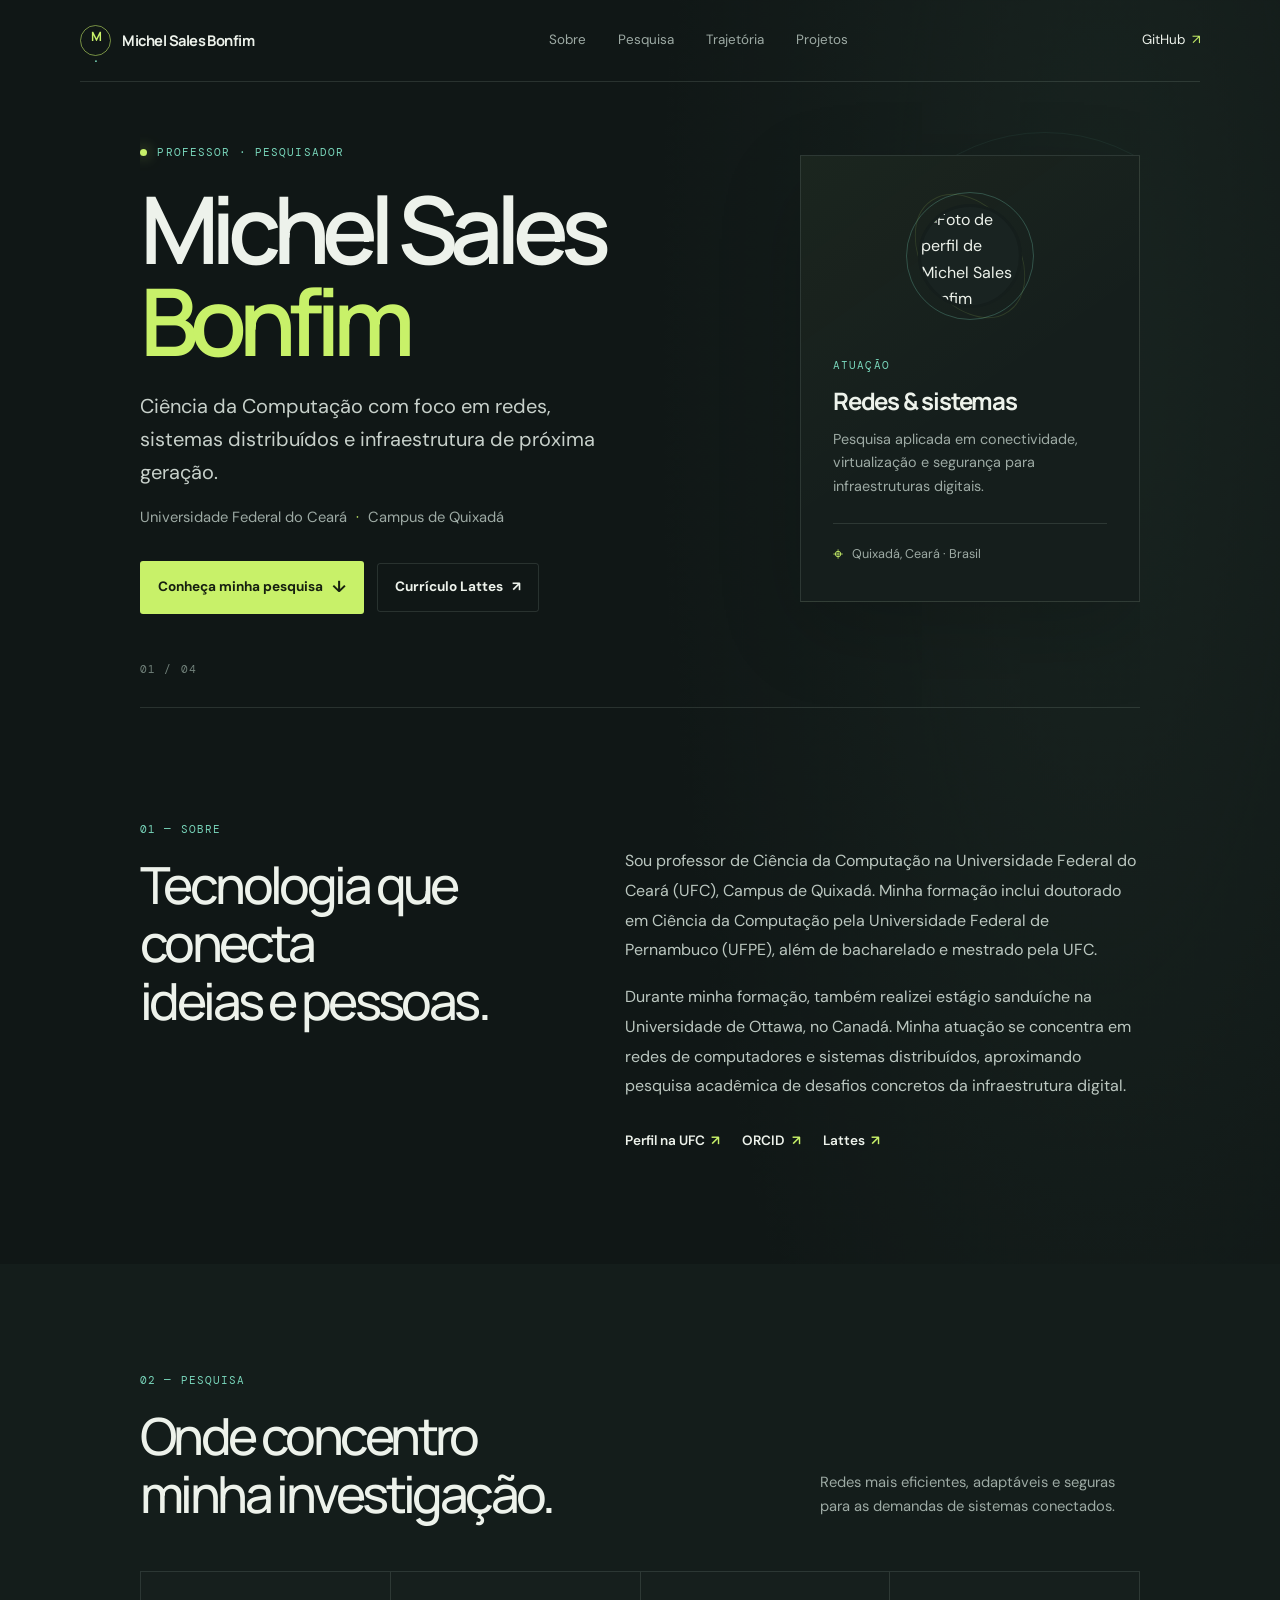
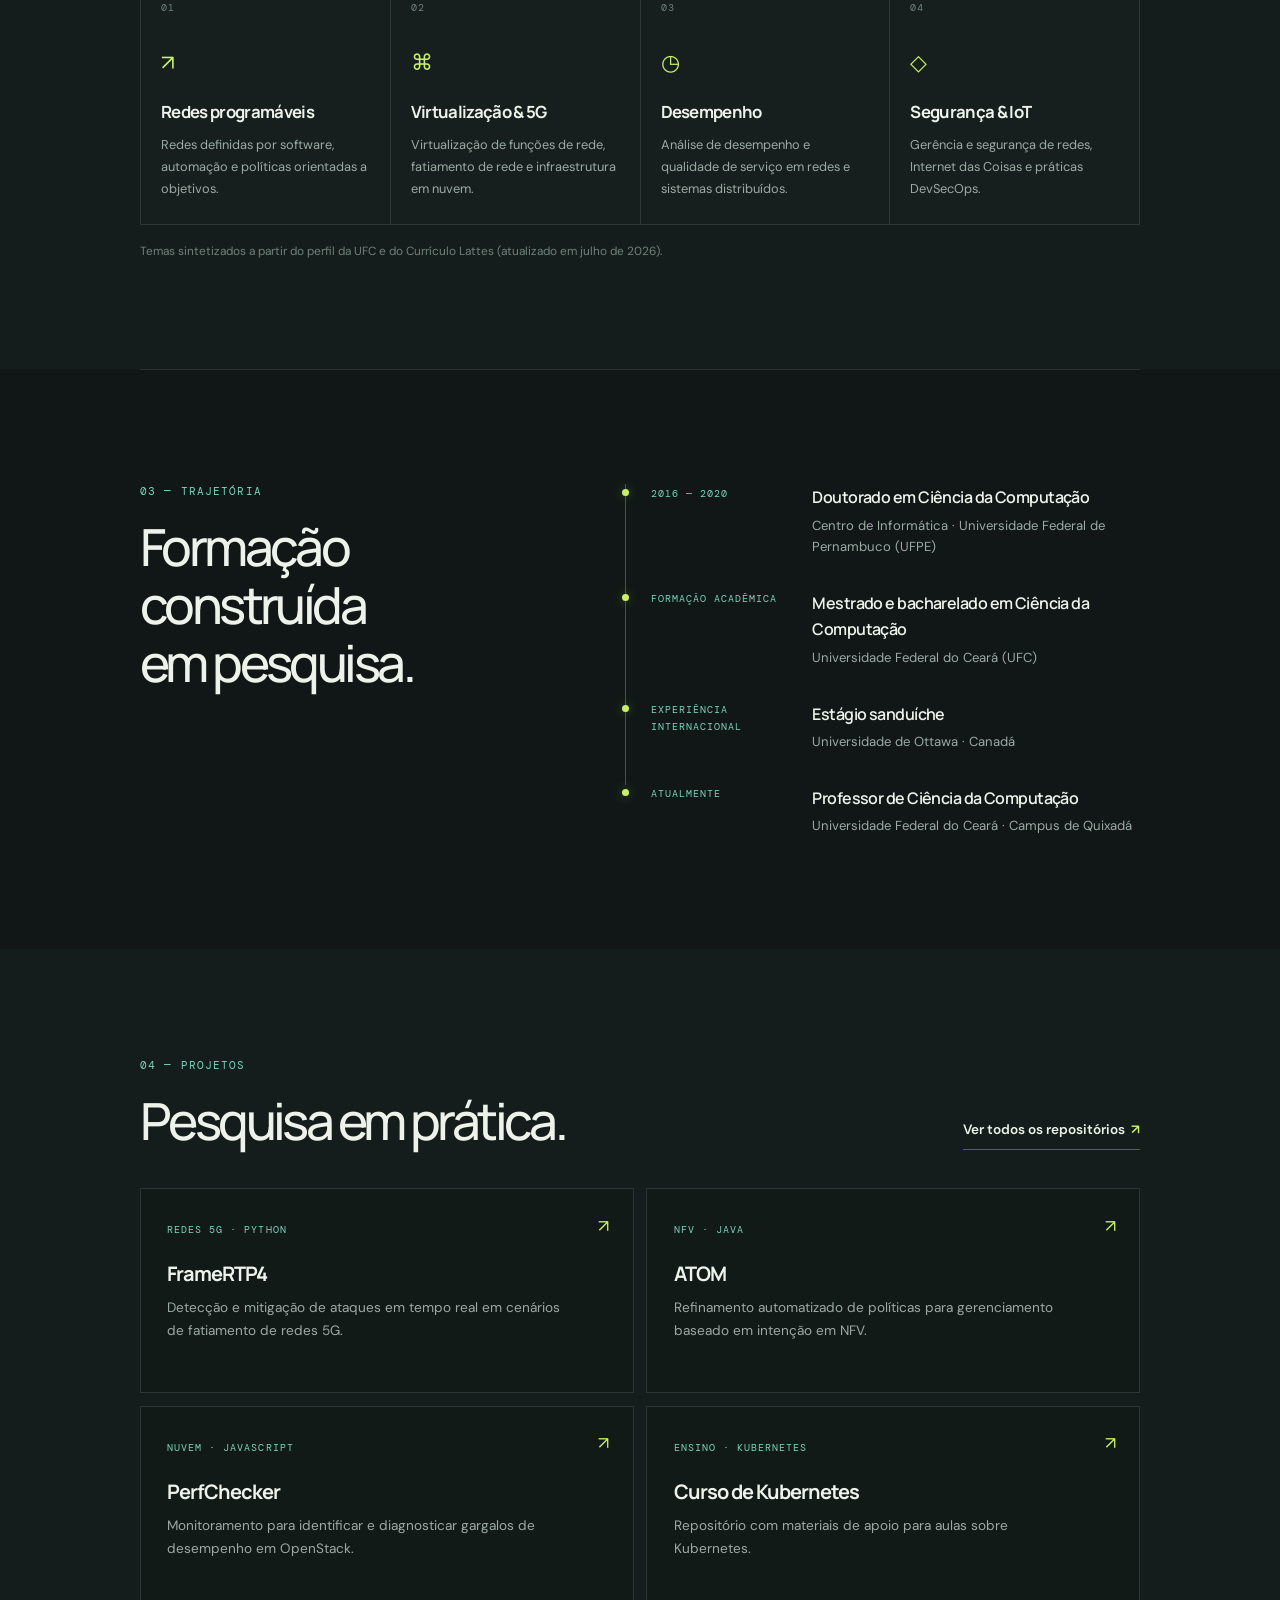
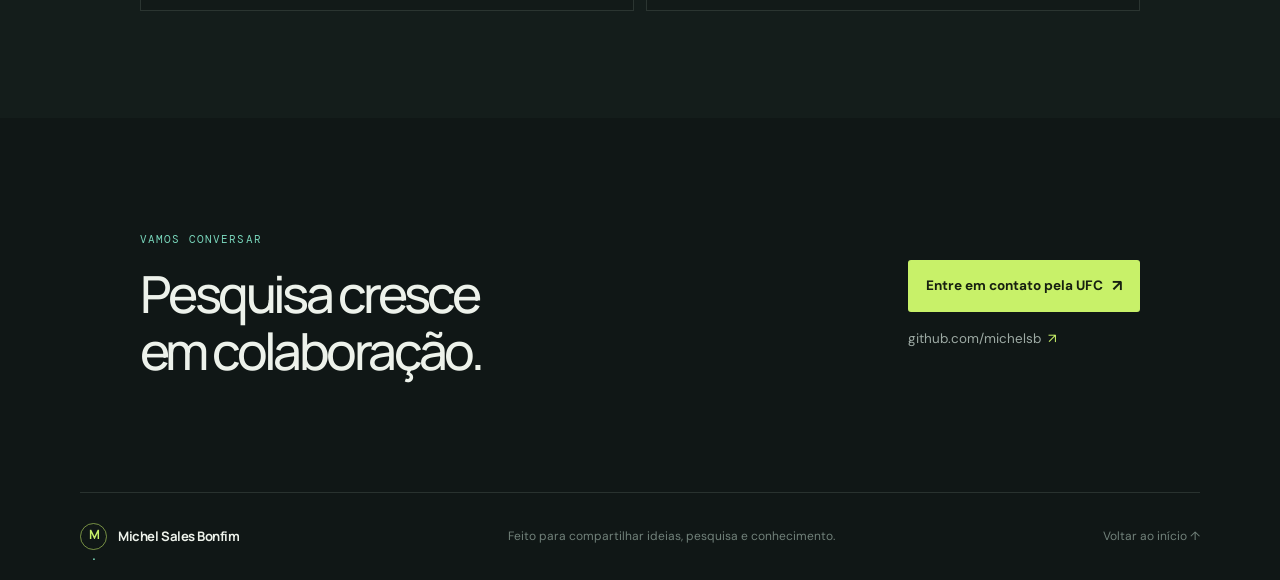
==== index.html @ 70c9356b "first commit" ====
<!doctype html>
<html lang="pt-BR">
  <head>
    <meta charset="utf-8">
    <meta name="viewport" content="width=device-width, initial-scale=1">
    <meta
      name="description"
      content="Site pessoal e acadêmico de Michel Sales Bonfim, professor de Ciência da Computação na Universidade Federal do Ceará."
    >
    <meta name="theme-color" content="#101716">
    <meta property="og:type" content="website">
    <meta property="og:title" content="Michel Sales Bonfim — Computação, redes e sistemas">
    <meta
      property="og:description"
      content="Pesquisa, projetos e trajetória acadêmica de Michel Sales Bonfim."
    >
    <title>Michel Sales Bonfim — Computação, redes e sistemas</title>
    <link rel="stylesheet" href="styles.css">
  </head>
  <body>
    <a class="skip-link" href="#conteudo">Pular para o conteúdo</a>

    <header class="site-header">
      <a class="wordmark" href="#inicio" aria-label="Michel Sales Bonfim, início">
        <span class="wordmark-mark" aria-hidden="true">M<span>.</span></span>
        <span>Michel Sales Bonfim</span>
      </a>
      <nav class="site-nav" aria-label="Navegação principal">
        <a href="#sobre">Sobre</a>
        <a href="#pesquisa">Pesquisa</a>
        <a href="#trajetoria">Trajetória</a>
        <a href="#projetos">Projetos</a>
      </nav>
      <a class="header-link" href="https://github.com/michelsb" target="_blank" rel="noreferrer">
        GitHub <span aria-hidden="true">↗</span>
      </a>
    </header>

    <main id="conteudo">
      <section class="hero section-wrap" id="inicio" aria-labelledby="hero-title">
        <div class="hero-copy">
          <p class="eyebrow"><span class="status-dot" aria-hidden="true"></span> Professor · Pesquisador</p>
          <h1 id="hero-title">Michel Sales<br><span>Bonfim</span></h1>
          <p class="hero-lede">
            Ciência da Computação com foco em redes, sistemas distribuídos e
            infraestrutura de próxima geração.
          </p>
          <p class="hero-affiliation">
            Universidade Federal do Ceará <span aria-hidden="true">·</span> Campus de Quixadá
          </p>
          <div class="hero-actions">
            <a class="button button-primary" href="#pesquisa">Conheça minha pesquisa <span aria-hidden="true">↓</span></a>
            <a class="button button-quiet" href="lattes.pdf" target="_blank" rel="noreferrer">
              Currículo Lattes <span aria-hidden="true">↗</span>
            </a>
          </div>
        </div>
        <aside class="hero-card" aria-label="Perfil acadêmico">
          <div class="portrait-frame">
            <img
              src="https://avatars.githubusercontent.com/u/6272186?v=4"
              alt="Foto de perfil de Michel Sales Bonfim"
              width="112"
              height="112"
            >
            <span class="portrait-orbit orbit-one" aria-hidden="true"></span>
            <span class="portrait-orbit orbit-two" aria-hidden="true"></span>
          </div>
          <p class="card-label">Atuação</p>
          <h2>Redes &amp; sistemas</h2>
          <p class="hero-card-copy">
            Pesquisa aplicada em conectividade, virtualização e segurança para
            infraestruturas digitais.
          </p>
          <div class="hero-card-footer">
            <span class="location-pin" aria-hidden="true">⌖</span>
            <span>Quixadá, Ceará · Brasil</span>
          </div>
        </aside>
        <div class="hero-index" aria-hidden="true">01 / 04</div>
        <div class="hero-decoration" aria-hidden="true"></div>
      </section>

      <section class="section-wrap about-section" id="sobre" aria-labelledby="about-title">
        <div class="section-heading">
          <p class="eyebrow">01 — Sobre</p>
          <h2 id="about-title">Tecnologia que conecta<br>ideias e pessoas.</h2>
        </div>
        <div class="about-copy">
          <p>
            Sou professor de Ciência da Computação na Universidade Federal do
            Ceará (UFC), Campus de Quixadá. Minha formação inclui doutorado em
            Ciência da Computação pela Universidade Federal de Pernambuco
            (UFPE), além de bacharelado e mestrado pela UFC.
          </p>
          <p>
            Durante minha formação, também realizei estágio sanduíche na
            Universidade de Ottawa, no Canadá. Minha atuação se concentra em
            redes de computadores e sistemas distribuídos, aproximando pesquisa
            acadêmica de desafios concretos da infraestrutura digital.
          </p>
          <div class="link-row">
            <a href="https://www.quixada.ufc.br/docente/michel-sales-bonfim/" target="_blank" rel="noreferrer">
              Perfil na UFC <span aria-hidden="true">↗</span>
            </a>
            <a href="https://orcid.org/0000-0001-8665-3675" target="_blank" rel="noreferrer">
              ORCID <span aria-hidden="true">↗</span>
            </a>
            <a href="http://lattes.cnpq.br/9486997773441668" target="_blank" rel="noreferrer">
              Lattes <span aria-hidden="true">↗</span>
            </a>
          </div>
        </div>
      </section>

      <section class="research-section" id="pesquisa" aria-labelledby="research-title">
        <div class="section-wrap">
          <div class="section-heading research-heading">
            <div>
              <p class="eyebrow">02 — Pesquisa</p>
              <h2 id="research-title">Onde concentro<br>minha investigação.</h2>
            </div>
            <p class="heading-note">
              Redes mais eficientes, adaptáveis e seguras para as demandas de
              sistemas conectados.
            </p>
          </div>
          <div class="research-grid">
            <article class="research-card">
              <span class="research-number">01</span>
              <div class="research-icon" aria-hidden="true">↗</div>
              <h3>Redes programáveis</h3>
              <p>Redes definidas por software, automação e políticas orientadas a objetivos.</p>
              <span class="card-line" aria-hidden="true"></span>
            </article>
            <article class="research-card">
              <span class="research-number">02</span>
              <div class="research-icon" aria-hidden="true">⌘</div>
              <h3>Virtualização &amp; 5G</h3>
              <p>Virtualização de funções de rede, fatiamento de rede e infraestrutura em nuvem.</p>
              <span class="card-line" aria-hidden="true"></span>
            </article>
            <article class="research-card">
              <span class="research-number">03</span>
              <div class="research-icon" aria-hidden="true">◷</div>
              <h3>Desempenho</h3>
              <p>Análise de desempenho e qualidade de serviço em redes e sistemas distribuídos.</p>
              <span class="card-line" aria-hidden="true"></span>
            </article>
            <article class="research-card">
              <span class="research-number">04</span>
              <div class="research-icon" aria-hidden="true">◇</div>
              <h3>Segurança &amp; IoT</h3>
              <p>Gerência e segurança de redes, Internet das Coisas e práticas DevSecOps.</p>
              <span class="card-line" aria-hidden="true"></span>
            </article>
          </div>
          <p class="research-source">
            Temas sintetizados a partir do perfil da UFC e do Currículo Lattes
            (atualizado em julho de 2026).
          </p>
        </div>
      </section>

      <section class="section-wrap trajectory-section" id="trajetoria" aria-labelledby="trajectory-title">
        <div class="section-heading">
          <p class="eyebrow">03 — Trajetória</p>
          <h2 id="trajectory-title">Formação construída<br>em pesquisa.</h2>
        </div>
        <div class="timeline">
          <article class="timeline-item">
            <span class="timeline-period">2016 — 2020</span>
            <div>
              <h3>Doutorado em Ciência da Computação</h3>
              <p>Centro de Informática · Universidade Federal de Pernambuco (UFPE)</p>
            </div>
            <span class="timeline-marker" aria-hidden="true"></span>
          </article>
          <article class="timeline-item">
            <span class="timeline-period">Formação acadêmica</span>
            <div>
              <h3>Mestrado e bacharelado em Ciência da Computação</h3>
              <p>Universidade Federal do Ceará (UFC)</p>
            </div>
            <span class="timeline-marker" aria-hidden="true"></span>
          </article>
          <article class="timeline-item">
            <span class="timeline-period">Experiência internacional</span>
            <div>
              <h3>Estágio sanduíche</h3>
              <p>Universidade de Ottawa · Canadá</p>
            </div>
            <span class="timeline-marker" aria-hidden="true"></span>
          </article>
          <article class="timeline-item">
            <span class="timeline-period">Atualmente</span>
            <div>
              <h3>Professor de Ciência da Computação</h3>
              <p>Universidade Federal do Ceará · Campus de Quixadá</p>
            </div>
            <span class="timeline-marker" aria-hidden="true"></span>
          </article>
        </div>
      </section>

      <section class="projects-section" id="projetos" aria-labelledby="projects-title">
        <div class="section-wrap">
          <div class="section-heading projects-heading">
            <div>
              <p class="eyebrow">04 — Projetos</p>
              <h2 id="projects-title">Pesquisa em prática.</h2>
            </div>
            <a class="text-link" href="https://github.com/michelsb" target="_blank" rel="noreferrer">
              Ver todos os repositórios <span aria-hidden="true">↗</span>
            </a>
          </div>
          <div class="projects-grid">
            <a class="project-card" href="https://github.com/michelsb/FrameRTP4" target="_blank" rel="noreferrer">
              <span class="project-type">REDES 5G · PYTHON</span>
              <h3>FrameRTP4</h3>
              <p>Detecção e mitigação de ataques em tempo real em cenários de fatiamento de redes 5G.</p>
              <span class="project-arrow" aria-hidden="true">↗</span>
            </a>
            <a class="project-card" href="https://github.com/michelsb/atom" target="_blank" rel="noreferrer">
              <span class="project-type">NFV · JAVA</span>
              <h3>ATOM</h3>
              <p>Refinamento automatizado de políticas para gerenciamento baseado em intenção em NFV.</p>
              <span class="project-arrow" aria-hidden="true">↗</span>
            </a>
            <a class="project-card" href="https://github.com/michelsb/PerfChecker" target="_blank" rel="noreferrer">
              <span class="project-type">NUVEM · JAVASCRIPT</span>
              <h3>PerfChecker</h3>
              <p>Monitoramento para identificar e diagnosticar gargalos de desempenho em OpenStack.</p>
              <span class="project-arrow" aria-hidden="true">↗</span>
            </a>
            <a class="project-card" href="https://github.com/michelsb/curso-k8s" target="_blank" rel="noreferrer">
              <span class="project-type">ENSINO · KUBERNETES</span>
              <h3>Curso de Kubernetes</h3>
              <p>Repositório com materiais de apoio para aulas sobre Kubernetes.</p>
              <span class="project-arrow" aria-hidden="true">↗</span>
            </a>
          </div>
        </div>
      </section>

      <section class="contact-section section-wrap" aria-labelledby="contact-title">
        <div>
          <p class="eyebrow">Vamos conversar</p>
          <h2 id="contact-title">Pesquisa cresce<br>em colaboração.</h2>
        </div>
        <div class="contact-links">
          <a class="button button-primary" href="https://www.quixada.ufc.br/docente/michel-sales-bonfim/" target="_blank" rel="noreferrer">
            Entre em contato pela UFC <span aria-hidden="true">↗</span>
          </a>
          <a class="contact-github" href="https://github.com/michelsb" target="_blank" rel="noreferrer">
            github.com/michelsb <span aria-hidden="true">↗</span>
          </a>
        </div>
      </section>
    </main>

    <footer class="site-footer">
      <a class="wordmark footer-wordmark" href="#inicio">
        <span class="wordmark-mark" aria-hidden="true">M<span>.</span></span>
        <span>Michel Sales Bonfim</span>
      </a>
      <p>Feito para compartilhar ideias, pesquisa e conhecimento.</p>
      <a href="#inicio">Voltar ao início ↑</a>
    </footer>
  </body>
</html>
---- styles.css ----
@import url("https://fonts.googleapis.com/css2?family=DM+Mono:wght@400;500&family=DM+Sans:wght@400;500;600;700&family=Manrope:wght@400;500;600;700;800&display=swap");

:root {
  color-scheme: dark;
  --page: #101716;
  --panel: #151e1c;
  --panel-raised: #192321;
  --text: #edf2eb;
  --muted: #9daaa4;
  --subtle: #71817a;
  --line: rgba(209, 229, 216, 0.13);
  --accent: #c8f169;
  --accent-ink: #172010;
  --mint: #78d5ba;
  --mono: "DM Mono", "SFMono-Regular", Consolas, monospace;
  --sans: "DM Sans", "Segoe UI", sans-serif;
  --display: "Manrope", "Segoe UI", sans-serif;
  font-family: var(--sans);
  background: var(--page);
  color: var(--text);
  scroll-behavior: smooth;
}

* {
  box-sizing: border-box;
}

body {
  margin: 0;
  background:
    radial-gradient(ellipse at 86% 9%, rgba(84, 125, 102, 0.12), transparent 28rem),
    var(--page);
  color: var(--text);
  font-size: 16px;
  line-height: 1.65;
}

a {
  color: inherit;
}

a:focus-visible {
  outline: 2px solid var(--accent);
  outline-offset: 5px;
}

.skip-link {
  position: absolute;
  z-index: 20;
  top: 0.75rem;
  left: 0.75rem;
  padding: 0.75rem 1rem;
  transform: translateY(-160%);
  background: var(--accent);
  color: var(--accent-ink);
  font-weight: 700;
}

.skip-link:focus {
  transform: translateY(0);
}

.site-header,
.site-footer {
  display: flex;
  align-items: center;
  justify-content: space-between;
  width: min(1120px, calc(100% - 64px));
  margin: 0 auto;
}

.site-header {
  min-height: 82px;
  border-bottom: 1px solid var(--line);
}

.wordmark {
  display: inline-flex;
  align-items: center;
  gap: 0.7rem;
  color: var(--text);
  font-family: var(--display);
  font-size: 0.92rem;
  font-weight: 700;
  letter-spacing: -0.035em;
  text-decoration: none;
}

.wordmark-mark {
  display: grid;
  width: 31px;
  height: 31px;
  place-items: center;
  border: 1px solid rgba(200, 241, 105, 0.55);
  border-radius: 50%;
  color: var(--accent);
  font-size: 0.8rem;
  letter-spacing: -0.08em;
}

.wordmark-mark span {
  color: var(--mint);
}

.site-nav {
  display: flex;
  align-items: center;
  gap: 2rem;
}

.site-nav a,
.header-link {
  color: var(--muted);
  font-size: 0.84rem;
  text-decoration: none;
  transition: color 160ms ease;
}

.site-nav a:hover,
.header-link:hover,
.link-row a:hover,
.contact-github:hover,
.site-footer > a:last-child:hover {
  color: var(--accent);
}

.header-link {
  color: var(--text);
}

.header-link span,
.link-row span,
.text-link span,
.contact-github span {
  padding-left: 0.2rem;
  color: var(--accent);
}

.section-wrap {
  width: min(1000px, calc(100% - 64px));
  margin: 0 auto;
}

.hero {
  position: relative;
  display: grid;
  min-height: 625px;
  grid-template-columns: 1.15fr 0.85fr;
  align-items: center;
  gap: 4rem;
  overflow: hidden;
  padding-top: 3.2rem;
  padding-bottom: 5.2rem;
  isolation: isolate;
}

.hero-copy,
.hero-card {
  position: relative;
  z-index: 1;
}

.eyebrow,
.card-label,
.project-type,
.timeline-period,
.research-number,
.hero-index {
  font-family: var(--mono);
  font-size: 0.7rem;
  letter-spacing: 0.1em;
  text-transform: uppercase;
}

.eyebrow {
  display: flex;
  align-items: center;
  gap: 0.65rem;
  margin: 0 0 1.25rem;
  color: var(--mint);
}

.status-dot {
  width: 7px;
  height: 7px;
  border-radius: 50%;
  background: var(--accent);
  box-shadow: 0 0 14px rgba(200, 241, 105, 0.65);
}

h1,
h2,
h3,
p {
  margin-top: 0;
}

.hero h1 {
  margin-bottom: 1.45rem;
  font-family: var(--display);
  font-size: clamp(3.5rem, 7.3vw, 6.6rem);
  font-weight: 600;
  letter-spacing: -0.085em;
  line-height: 0.99;
}

.hero h1 span {
  color: var(--accent);
}

.hero-lede {
  max-width: 480px;
  margin-bottom: 1rem;
  color: #c7d0ca;
  font-size: clamp(1.05rem, 1.8vw, 1.25rem);
  line-height: 1.65;
}

.hero-affiliation {
  margin-bottom: 2rem;
  color: var(--muted);
  font-size: 0.92rem;
}

.hero-affiliation span {
  padding: 0 0.3rem;
  color: var(--accent);
}

.hero-actions {
  display: flex;
  flex-wrap: wrap;
  align-items: center;
  gap: 0.8rem;
}

.button {
  display: inline-flex;
  min-height: 48px;
  align-items: center;
  justify-content: center;
  gap: 0.6rem;
  padding: 0.75rem 1.05rem;
  border: 1px solid transparent;
  border-radius: 3px;
  font-size: 0.85rem;
  font-weight: 700;
  text-decoration: none;
  transition: transform 160ms ease, background 160ms ease, border-color 160ms ease;
}

.button:hover {
  transform: translateY(-2px);
}

.button-primary {
  background: var(--accent);
  color: var(--accent-ink);
}

.button-primary:hover {
  background: #d8ff87;
}

.button-primary span {
  font-size: 1rem;
}

.button-quiet {
  border-color: var(--line);
  color: var(--text);
}

.button-quiet:hover {
  border-color: rgba(200, 241, 105, 0.55);
}

.hero-card {
  justify-self: end;
  width: min(100%, 340px);
  padding: 2rem;
  border: 1px solid var(--line);
  background:
    linear-gradient(145deg, rgba(200, 241, 105, 0.035), transparent 55%),
    var(--panel);
  box-shadow: 0 28px 80px rgba(0, 0, 0, 0.16);
}

.portrait-frame {
  position: relative;
  display: grid;
  width: 136px;
  height: 136px;
  margin: 0 auto 2rem;
  place-items: center;
}

.portrait-frame img {
  position: relative;
  z-index: 1;
  width: 104px;
  height: 104px;
  border: 3px solid var(--panel);
  border-radius: 50%;
  object-fit: cover;
  background: var(--panel-raised);
}

.portrait-orbit {
  position: absolute;
  border: 1px solid rgba(120, 213, 186, 0.28);
  border-radius: 50%;
  inset: 4px;
}

.orbit-two {
  inset: 0;
  border-color: rgba(200, 241, 105, 0.14);
  transform: rotate(-35deg) scaleX(0.7);
}

.card-label {
  margin-bottom: 0.4rem;
  color: var(--mint);
}

.hero-card h2 {
  margin-bottom: 0.45rem;
  font-family: var(--display);
  font-size: 1.5rem;
  letter-spacing: -0.05em;
}

.hero-card-copy {
  margin-bottom: 1.5rem;
  color: var(--muted);
  font-size: 0.9rem;
}

.hero-card-footer {
  display: flex;
  align-items: center;
  gap: 0.55rem;
  padding-top: 1rem;
  border-top: 1px solid var(--line);
  color: var(--muted);
  font-size: 0.79rem;
}

.location-pin {
  color: var(--accent);
  font-size: 1.1rem;
}

.hero-index {
  position: absolute;
  bottom: 1.8rem;
  left: 0;
  color: var(--subtle);
}

.hero-decoration {
  position: absolute;
  z-index: -1;
  top: 8%;
  right: -9%;
  width: 370px;
  height: 370px;
  border: 1px solid rgba(120, 213, 186, 0.07);
  border-radius: 50%;
}

.hero-decoration::before,
.hero-decoration::after {
  position: absolute;
  border: 1px solid rgba(120, 213, 186, 0.06);
  border-radius: 50%;
  content: "";
  inset: 35px;
}

.hero-decoration::after {
  inset: 72px;
}

.about-section,
.trajectory-section {
  display: grid;
  grid-template-columns: 0.88fr 1.12fr;
  gap: 5rem;
  padding-top: 7rem;
  padding-bottom: 7rem;
  border-top: 1px solid var(--line);
}

.section-heading .eyebrow {
  margin-bottom: 1.1rem;
}

.section-heading h2,
.contact-section h2 {
  margin-bottom: 0;
  font-family: var(--display);
  font-size: clamp(2.2rem, 4vw, 3.45rem);
  font-weight: 500;
  letter-spacing: -0.07em;
  line-height: 1.13;
}

.about-copy {
  padding-top: 1.65rem;
}

.about-copy > p {
  margin-bottom: 1.1rem;
  color: #bbc7c0;
  font-size: 1rem;
  line-height: 1.85;
}

.link-row {
  display: flex;
  flex-wrap: wrap;
  gap: 1.4rem;
  margin-top: 1.8rem;
}

.link-row a,
.text-link {
  color: var(--text);
  font-size: 0.85rem;
  font-weight: 600;
  text-decoration: none;
  transition: color 160ms ease;
}

.research-section,
.projects-section {
  padding: 6.7rem 0;
  background: #141d1b;
}

.research-heading,
.projects-heading {
  display: flex;
  align-items: end;
  justify-content: space-between;
  gap: 2rem;
  margin-bottom: 3rem;
}

.heading-note {
  max-width: 320px;
  margin: 0 0 0.3rem;
  color: var(--muted);
  font-size: 0.92rem;
}

.research-grid {
  display: grid;
  grid-template-columns: repeat(4, 1fr);
  border-top: 1px solid var(--line);
  border-left: 1px solid var(--line);
}

.research-card {
  position: relative;
  min-height: 244px;
  padding: 1.3rem 1.25rem 1.5rem;
  border-right: 1px solid var(--line);
  border-bottom: 1px solid var(--line);
  background: rgba(255, 255, 255, 0.008);
  transition: background 180ms ease;
}

.research-card:hover {
  background: rgba(200, 241, 105, 0.035);
}

.research-number {
  color: var(--subtle);
  font-size: 0.64rem;
}

.research-icon {
  margin: 1.7rem 0 1rem;
  color: var(--accent);
  font-size: 1.35rem;
}

.research-card h3 {
  margin-bottom: 0.55rem;
  font-family: var(--display);
  font-size: 1.05rem;
  letter-spacing: -0.04em;
}

.research-card p {
  margin: 0;
  color: var(--muted);
  font-size: 0.8rem;
  line-height: 1.7;
}

.card-line {
  position: absolute;
  right: 1.25rem;
  bottom: 1.25rem;
  left: 1.25rem;
  height: 1px;
  background: linear-gradient(90deg, rgba(200, 241, 105, 0.35), transparent);
  opacity: 0;
  transition: opacity 180ms ease;
}

.research-card:hover .card-line {
  opacity: 1;
}

.research-source {
  margin: 1.1rem 0 0;
  color: var(--subtle);
  font-size: 0.74rem;
}

.trajectory-section {
  padding-top: 7rem;
  padding-bottom: 7rem;
}

.timeline {
  padding-top: 0.15rem;
}

.timeline-item {
  position: relative;
  display: grid;
  grid-template-columns: 145px 1fr;
  gap: 1rem;
  padding: 0 0 2rem 1.6rem;
  border-left: 1px solid rgba(120, 213, 186, 0.35);
}

.timeline-item:last-child {
  padding-bottom: 0;
  border-left-color: transparent;
}

.timeline-marker {
  position: absolute;
  top: 0.27rem;
  left: -4px;
  width: 7px;
  height: 7px;
  border-radius: 50%;
  background: var(--accent);
  box-shadow: 0 0 12px rgba(200, 241, 105, 0.35);
}

.timeline-period {
  padding-top: 0.08rem;
  color: var(--mint);
  font-size: 0.62rem;
  line-height: 1.7;
}

.timeline-item h3 {
  margin-bottom: 0.25rem;
  font-family: var(--display);
  font-size: 1rem;
  font-weight: 600;
  letter-spacing: -0.035em;
}

.timeline-item p {
  margin: 0;
  color: var(--muted);
  font-size: 0.82rem;
}

.projects-section {
  background: #141d1b;
}

.projects-heading {
  margin-bottom: 2.4rem;
}

.text-link {
  padding-bottom: 0.45rem;
  border-bottom: 1px solid rgba(200, 241, 105, 0.35);
}

.projects-grid {
  display: grid;
  grid-template-columns: repeat(2, 1fr);
  gap: 0.8rem;
}

.project-card {
  position: relative;
  display: block;
  min-height: 205px;
  padding: 1.6rem 3.4rem 1.55rem 1.65rem;
  border: 1px solid var(--line);
  background: rgba(16, 23, 22, 0.45);
  text-decoration: none;
  transition: border-color 180ms ease, background 180ms ease, transform 180ms ease;
}

.project-card:hover {
  transform: translateY(-3px);
  border-color: rgba(200, 241, 105, 0.48);
  background: rgba(16, 23, 22, 0.8);
}

.project-type {
  color: var(--mint);
  font-size: 0.63rem;
}

.project-card h3 {
  margin: 1rem 0 0.45rem;
  font-family: var(--display);
  font-size: 1.25rem;
  letter-spacing: -0.05em;
}

.project-card p {
  max-width: 430px;
  margin: 0;
  color: var(--muted);
  font-size: 0.85rem;
}

.project-arrow {
  position: absolute;
  top: 1.4rem;
  right: 1.45rem;
  color: var(--accent);
  font-size: 1.1rem;
  transition: transform 180ms ease;
}

.project-card:hover .project-arrow {
  transform: translate(2px, -2px);
}

.contact-section {
  display: flex;
  align-items: center;
  justify-content: space-between;
  gap: 2rem;
  padding-top: 7rem;
  padding-bottom: 7rem;
}

.contact-section .eyebrow {
  margin-bottom: 1rem;
}

.contact-links {
  display: flex;
  align-items: flex-start;
  flex-direction: column;
  gap: 1rem;
}

.contact-github {
  color: var(--muted);
  font-size: 0.84rem;
  text-decoration: none;
  transition: color 160ms ease;
}

.site-footer {
  min-height: 88px;
  border-top: 1px solid var(--line);
}

.footer-wordmark {
  font-size: 0.82rem;
}

.footer-wordmark .wordmark-mark {
  width: 27px;
  height: 27px;
}

.site-footer p,
.site-footer > a:last-child {
  margin: 0;
  color: var(--subtle);
  font-size: 0.75rem;
  text-decoration: none;
  transition: color 160ms ease;
}

@media (max-width: 820px) {
  .site-header,
  .site-footer {
    width: min(100% - 40px, 680px);
  }

  .site-nav {
    gap: 1.1rem;
  }

  .section-wrap {
    width: min(100% - 40px, 680px);
  }

  .hero {
    min-height: 560px;
    grid-template-columns: 1fr 0.72fr;
    gap: 2rem;
  }

  .hero-card {
    padding: 1.5rem;
  }

  .about-section,
  .trajectory-section {
    gap: 2.5rem;
  }

  .research-grid {
    grid-template-columns: repeat(2, 1fr);
  }

  .research-card {
    min-height: 215px;
  }
}

@media (max-width: 620px) {
  .site-header {
    min-height: 72px;
    flex-wrap: wrap;
    gap: 0 1rem;
  }

  .wordmark {
    font-size: 0.83rem;
  }

  .site-nav {
    order: 3;
    width: 100%;
    justify-content: space-between;
    gap: 0.6rem;
    padding: 0 0 0.8rem;
  }

  .site-nav a {
    font-size: 0.75rem;
  }

  .header-link {
    font-size: 0.78rem;
  }

  .section-wrap,
  .site-header,
  .site-footer {
    width: calc(100% - 36px);
  }

  .hero {
    min-height: unset;
    grid-template-columns: 1fr;
    gap: 2.8rem;
    padding-top: 4.5rem;
    padding-bottom: 4.5rem;
  }

  .hero h1 {
    font-size: clamp(3.6rem, 18vw, 5.2rem);
  }

  .hero-card {
    justify-self: stretch;
    width: 100%;
    padding: 1.5rem;
  }

  .portrait-frame {
    margin-bottom: 1.3rem;
  }

  .hero-index,
  .hero-decoration {
    display: none;
  }

  .about-section,
  .trajectory-section {
    grid-template-columns: 1fr;
    gap: 1.5rem;
    padding-top: 4.5rem;
    padding-bottom: 4.5rem;
  }

  .about-copy {
    padding-top: 0;
  }

  .research-section,
  .projects-section {
    padding: 4.5rem 0;
  }

  .research-heading,
  .projects-heading {
    align-items: flex-start;
    flex-direction: column;
    gap: 1.25rem;
    margin-bottom: 2rem;
  }

  .heading-note {
    max-width: 410px;
  }

  .research-card {
    min-height: 225px;
    padding: 1rem;
  }

  .research-icon {
    margin: 1.25rem 0 0.8rem;
  }

  .research-card h3 {
    font-size: 0.98rem;
  }

  .research-card p {
    font-size: 0.77rem;
  }

  .card-line {
    right: 1rem;
    left: 1rem;
  }

  .timeline-item {
    grid-template-columns: 1fr;
    gap: 0.35rem;
    padding-bottom: 1.6rem;
  }

  .timeline-period {
    font-size: 0.6rem;
  }

  .projects-grid {
    grid-template-columns: 1fr;
  }

  .project-card {
    min-height: 185px;
  }

  .contact-section {
    align-items: flex-start;
    flex-direction: column;
    padding-top: 4.5rem;
    padding-bottom: 4.5rem;
  }

  .site-footer {
    align-items: flex-start;
    flex-direction: column;
    gap: 0.65rem;
    padding: 1.5rem 0;
  }
}

@media (prefers-reduced-motion: reduce) {
  *,
  *::before,
  *::after {
    scroll-behavior: auto !important;
    transition-duration: 0.01ms !important;
  }
}
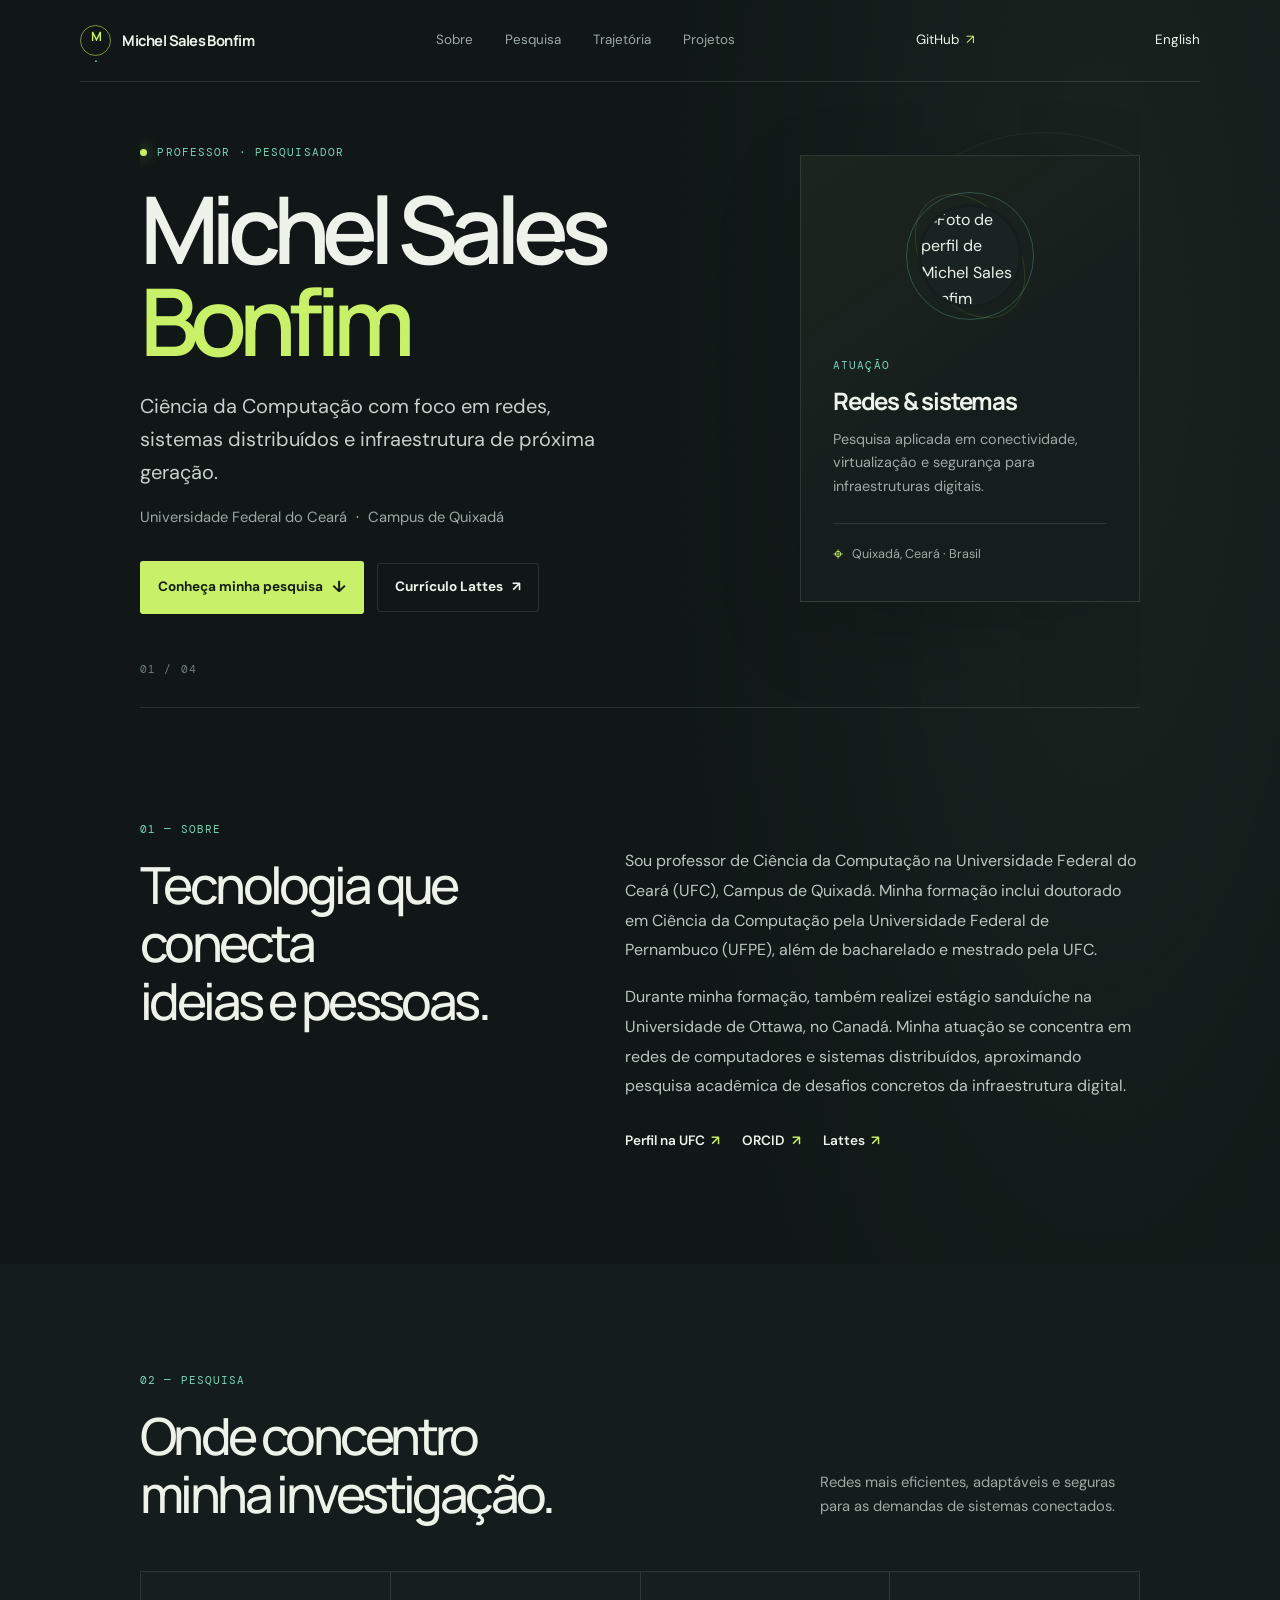
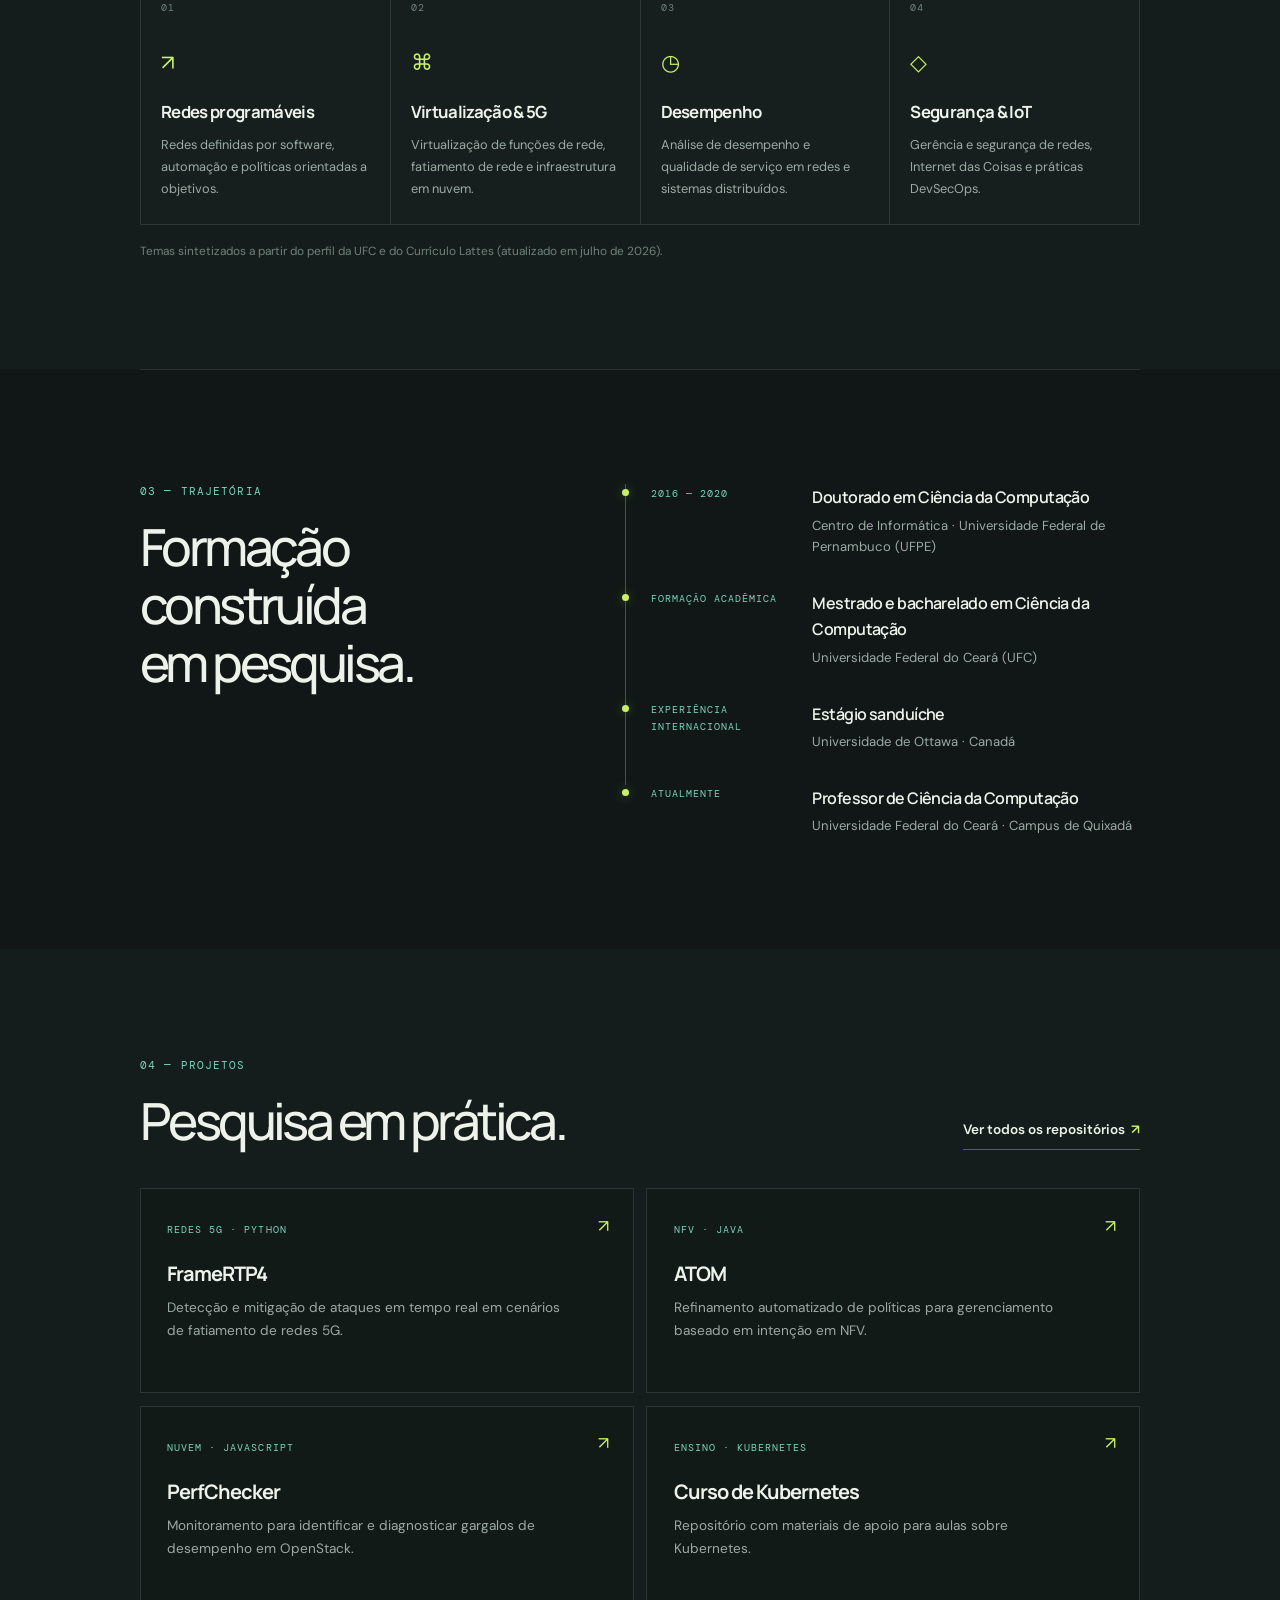
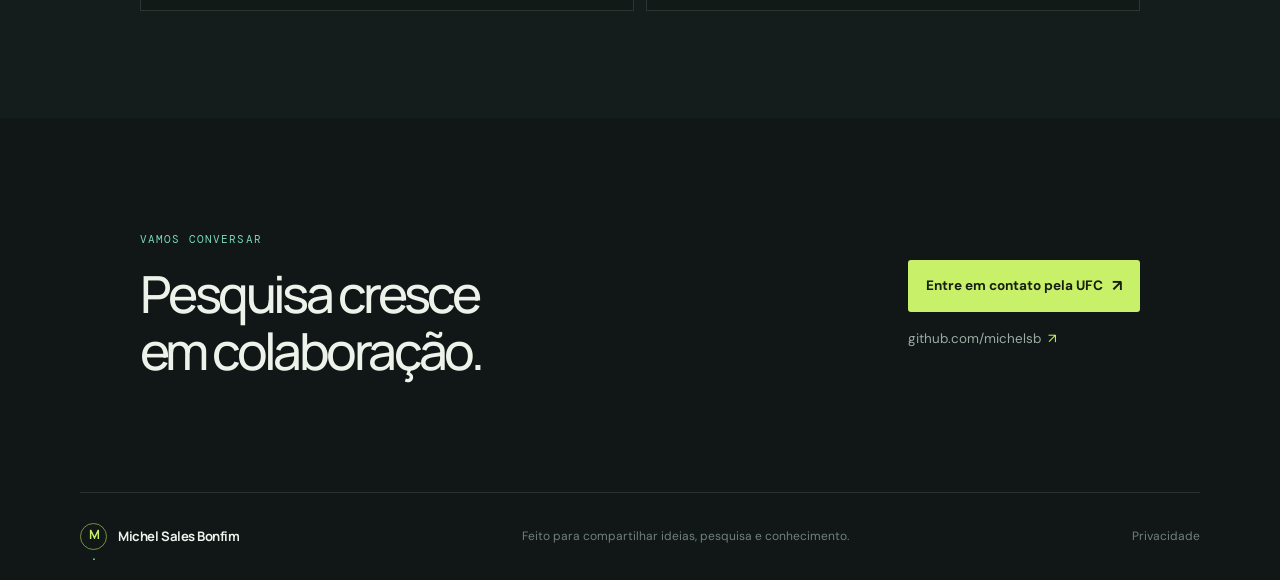
==== commit c846fec3: "english version" ====
--- a/index.html
+++ b/index.html
@@ -34,6 +34,7 @@
       <a class="header-link" href="https://github.com/michelsb" target="_blank" rel="noreferrer">
         GitHub <span aria-hidden="true">↗</span>
       </a>
+      <a class="header-link" href="en/index.html" lang="en">English</a>
     </header>
 
     <main id="conteudo">
@@ -265,7 +266,7 @@
         <span>Michel Sales Bonfim</span>
       </a>
       <p>Feito para compartilhar ideias, pesquisa e conhecimento.</p>
-      <a href="#inicio">Voltar ao início ↑</a>
+      <a href="privacy.html">Privacidade</a>
     </footer>
   </body>
 </html>
--- a/styles.css
+++ b/styles.css
@@ -141,6 +141,60 @@
   margin: 0 auto;
 }
 
+.privacy-page {
+  min-height: calc(100vh - 170px);
+  padding-top: 5rem;
+  padding-bottom: 6rem;
+}
+
+.privacy-page > h1 {
+  margin-bottom: 0.6rem;
+  font-family: var(--display);
+  font-size: clamp(2.5rem, 6vw, 4.25rem);
+  font-weight: 600;
+  letter-spacing: -0.075em;
+  line-height: 1.1;
+}
+
+.privacy-updated {
+  margin-bottom: 3rem;
+  color: var(--subtle);
+  font-size: 0.84rem;
+}
+
+.privacy-content {
+  max-width: 720px;
+}
+
+.privacy-content > p,
+.privacy-content section p,
+.privacy-content li {
+  color: #bbc7c0;
+  font-size: 0.96rem;
+  line-height: 1.85;
+}
+
+.privacy-content a {
+  color: var(--accent);
+  text-underline-offset: 3px;
+}
+
+.privacy-content section {
+  margin-top: 2.4rem;
+}
+
+.privacy-content h2 {
+  margin-bottom: 0.7rem;
+  font-family: var(--display);
+  font-size: 1.3rem;
+  font-weight: 600;
+  letter-spacing: -0.04em;
+}
+
+.privacy-content ul {
+  padding-left: 1.4rem;
+}
+
 .hero {
   position: relative;
   display: grid;
@@ -767,6 +821,16 @@
     width: calc(100% - 36px);
   }
 
+  .privacy-page {
+    min-height: calc(100vh - 200px);
+    padding-top: 3.8rem;
+    padding-bottom: 4.5rem;
+  }
+
+  .privacy-updated {
+    margin-bottom: 2.3rem;
+  }
+
   .hero {
     min-height: unset;
     grid-template-columns: 1fr;
